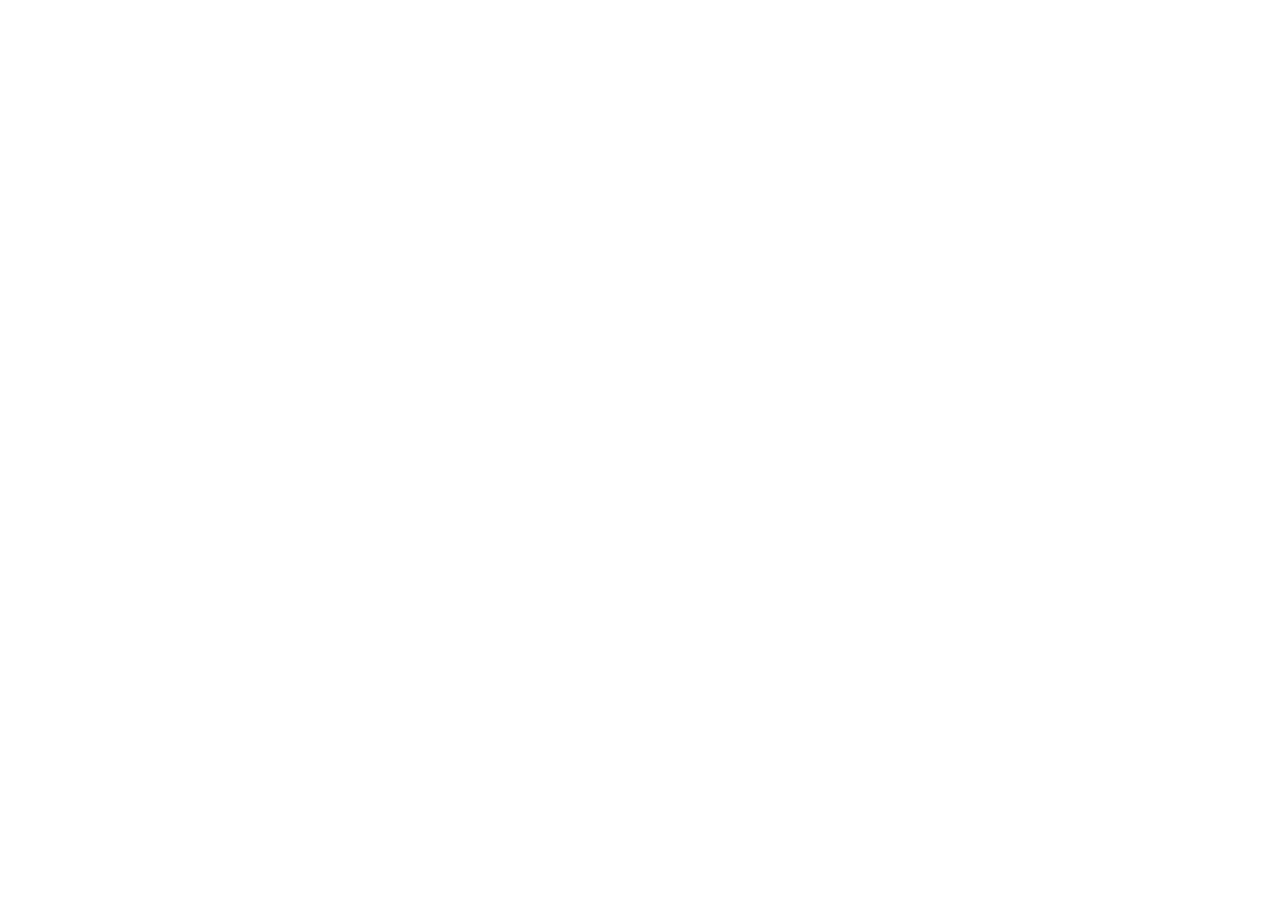
==== admin/index.html @ bb434640 "Push" ====
<!DOCTYPE html>
<html lang="ar">
<head>
  <meta charset="UTF-8" />
  <meta name="viewport" content="width=device-width, initial-scale=1.0" />
  <title>لوحة إدارة المحتوى - HFF</title>
  <link href="https://unpkg.com/decap-cms@^3.0.0/dist/decap-cms.css" rel="stylesheet" />
</head>
<body>
  <script src="https://identity.netlify.com/v1/netlify-identity-widget.js"></script>
  <script src="https://unpkg.com/decap-cms@^3.0.0/dist/decap-cms.js"></script>
</body>
</html>
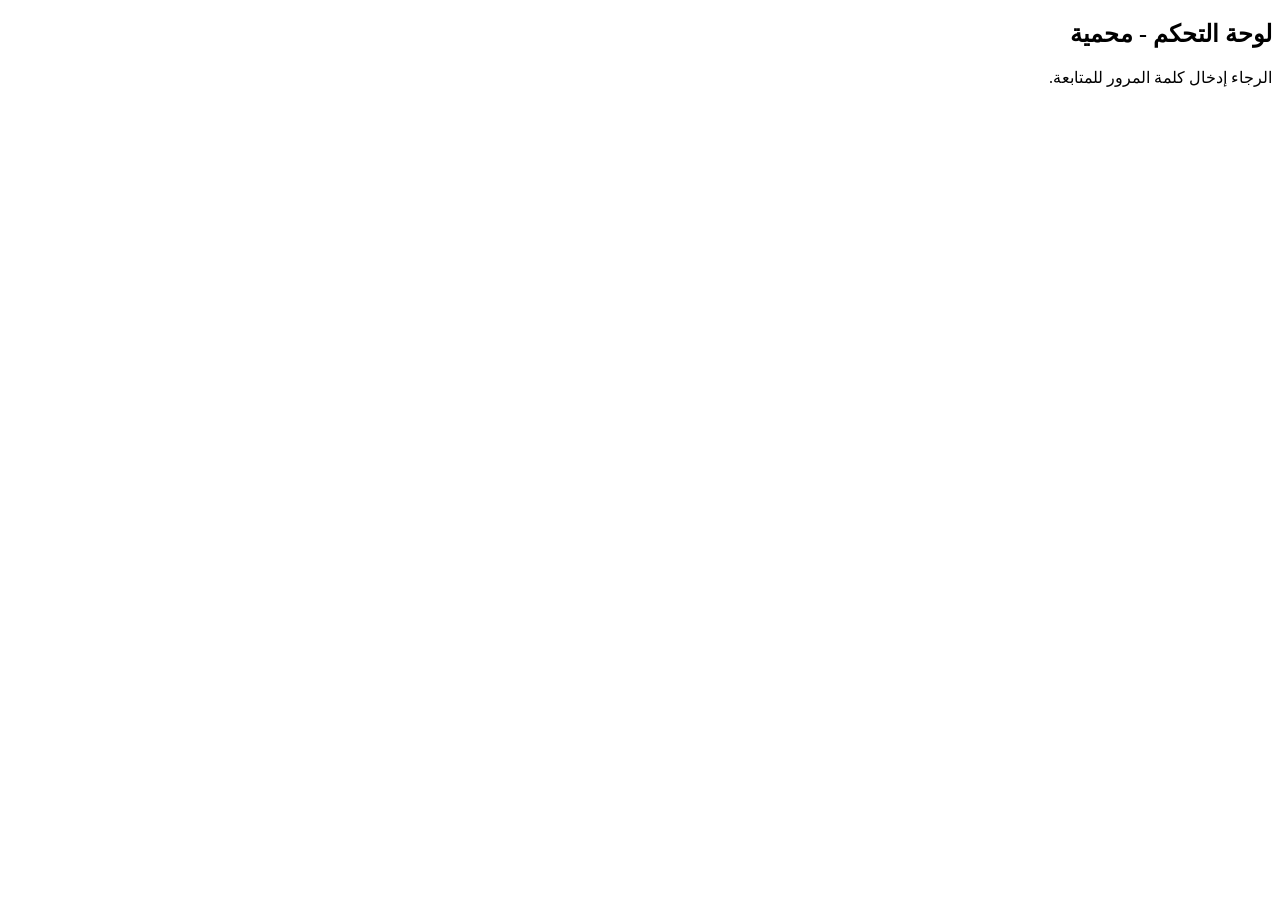
==== commit 5b49ae90: "edit" ====
--- a/admin/index.html
+++ b/admin/index.html
@@ -1,13 +1,11 @@
 <!DOCTYPE html>
-<html lang="ar">
+<html lang="ar" dir="rtl">
 <head>
-  <meta charset="UTF-8" />
-  <meta name="viewport" content="width=device-width, initial-scale=1.0" />
-  <title>لوحة إدارة المحتوى - HFF</title>
-  <link href="https://unpkg.com/decap-cms@^3.0.0/dist/decap-cms.css" rel="stylesheet" />
+<meta charset="utf-8">
+<title>Admin Login</title>
 </head>
 <body>
-  <script src="https://identity.netlify.com/v1/netlify-identity-widget.js"></script>
-  <script src="https://unpkg.com/decap-cms@^3.0.0/dist/decap-cms.js"></script>
+<h2>لوحة التحكم - محمية</h2>
+<p>الرجاء إدخال كلمة المرور للمتابعة.</p>
 </body>
-</html>
+</html>
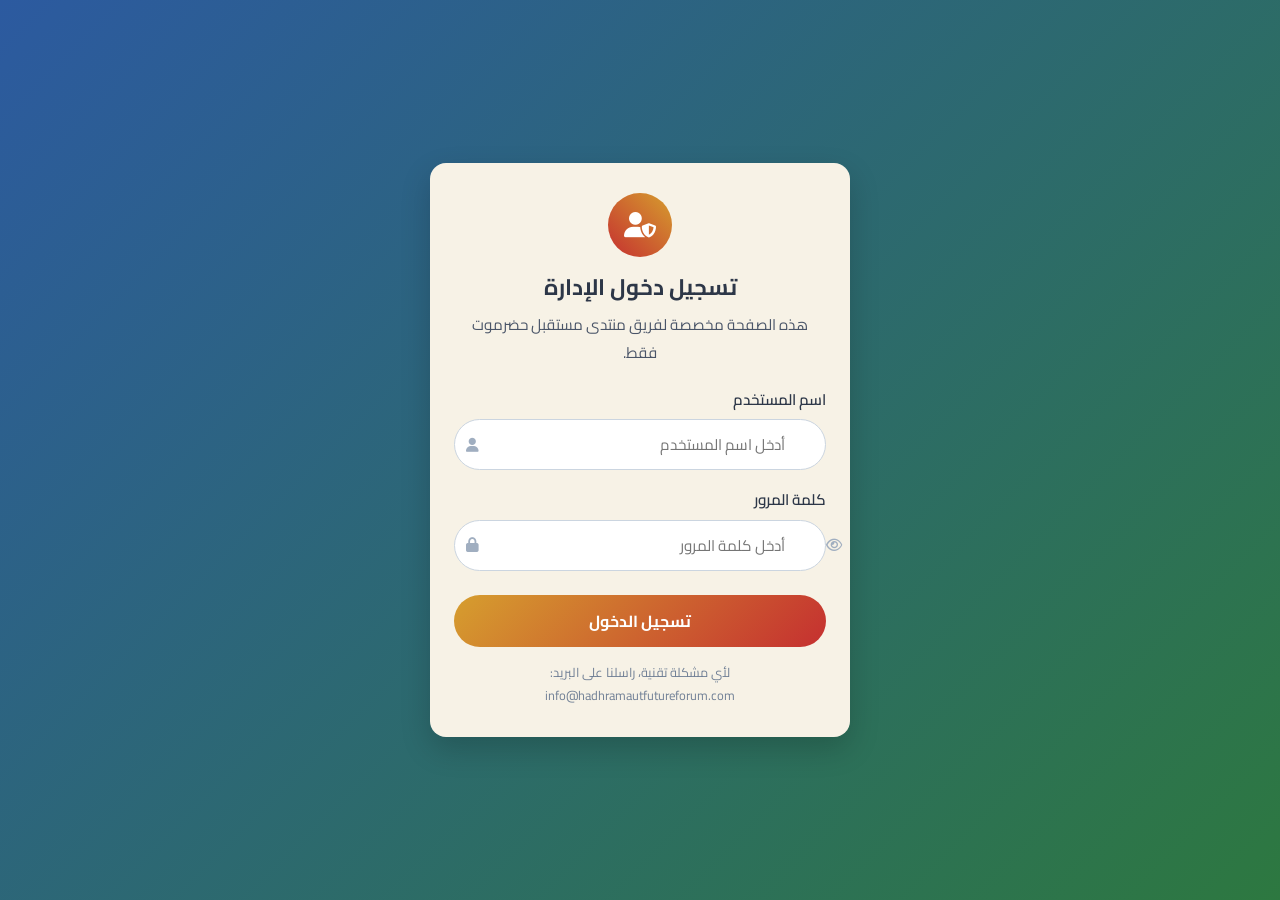
==== commit d14502ef: "ss" ====
--- a/admin/index.html
+++ b/admin/index.html
@@ -1,11 +1,250 @@
 <!DOCTYPE html>
 <html lang="ar" dir="rtl">
 <head>
-<meta charset="utf-8">
-<title>Admin Login</title>
+    <meta charset="UTF-8">
+    <title>تسجيل الدخول - لوحة إدارة منتدى مستقبل حضرموت</title>
+    <meta name="viewport" content="width=device-width, initial-scale=1.0">
+    <!-- Same fonts & icons as main site -->
+    <link rel="preconnect" href="https://fonts.googleapis.com">
+    <link rel="preconnect" href="https://fonts.gstatic.com" crossorigin>
+    <link href="https://fonts.googleapis.com/css2?family=Cairo:wght@300;400;600;700&display=swap" rel="stylesheet">
+    <link rel="stylesheet" href="https://cdnjs.cloudflare.com/ajax/libs/font-awesome/6.4.0/css/all.min.css">
+    <link rel="stylesheet" href="../css/style.css">
+    <style>
+        body {
+            background: linear-gradient(135deg, #2c5aa0 0%, #2d7840 100%);
+            min-height: 100vh;
+            display: flex;
+            align-items: stretch;
+            justify-content: center;
+        }
+
+        .admin-wrapper {
+            flex: 1;
+            display: flex;
+            align-items: center;
+            justify-content: center;
+            padding: 30px 15px;
+        }
+
+        .admin-card {
+            background-color: #f7f2e6;
+            border-radius: 16px;
+            max-width: 420px;
+            width: 100%;
+            padding: 30px 24px;
+            box-shadow: 0 12px 30px rgba(0,0,0,0.18);
+        }
+
+        .admin-card-header {
+            text-align: center;
+            margin-bottom: 20px;
+        }
+
+        .admin-logo {
+            width: 64px;
+            height: 64px;
+            border-radius: 50%;
+            background: linear-gradient(45deg, #c53030, #d69e2e);
+            display: flex;
+            align-items: center;
+            justify-content: center;
+            margin: 0 auto 10px;
+            color: #fff;
+            font-size: 1.6rem;
+        }
+
+        .admin-card-header h1 {
+            font-size: 1.4rem;
+            color: #2d3748;
+            margin-bottom: 4px;
+        }
+
+        .admin-card-header p {
+            font-size: 0.95rem;
+            color: #4a5568;
+        }
+
+        .admin-form-group {
+            margin-bottom: 16px;
+        }
+
+        .admin-form-group label {
+            display: block;
+            margin-bottom: 6px;
+            font-size: 0.95rem;
+            color: #2d3748;
+            font-weight: 600;
+        }
+
+        .admin-input-wrapper {
+            position: relative;
+        }
+
+        .admin-input-wrapper i {
+            position: absolute;
+            top: 50%;
+            left: 12px;
+            transform: translateY(-50%);
+            color: #a0aec0;
+            font-size: 0.9rem;
+        }
+
+        .admin-input {
+            width: 100%;
+            border-radius: 999px;
+            border: 1px solid #cbd5e0;
+            padding: 10px 40px 10px 14px;
+            font-size: 0.95rem;
+            outline: none;
+            transition: all 0.2s ease;
+            direction: rtl;
+        }
+
+        .admin-input:focus {
+            border-color: #2c5aa0;
+            box-shadow: 0 0 0 2px rgba(44,90,160,0.25);
+        }
+
+        .password-toggle {
+            position: absolute;
+            top: 50%;
+            right: 12px;
+            transform: translateY(-50%);
+            border: none;
+            background: transparent;
+            cursor: pointer;
+            color: #a0aec0;
+        }
+
+        .admin-btn {
+            width: 100%;
+            border-radius: 999px;
+            border: none;
+            padding: 11px 0;
+            margin-top: 8px;
+            background: linear-gradient(135deg, #d69e2e, #c53030);
+            color: #fff;
+            font-weight: 700;
+            font-size: 1rem;
+            cursor: pointer;
+            transition: all 0.2s ease;
+        }
+
+        .admin-btn:hover {
+            transform: translateY(-2px);
+            box-shadow: 0 8px 18px rgba(0,0,0,0.18);
+        }
+
+        .admin-hint {
+            margin-top: 14px;
+            font-size: 0.8rem;
+            color: #718096;
+            text-align: center;
+        }
+
+        .admin-error {
+            margin-top: 10px;
+            font-size: 0.85rem;
+            color: #c53030;
+            text-align: center;
+            display: none;
+        }
+
+        .admin-success {
+            margin-top: 10px;
+            font-size: 0.9rem;
+            color: #2f855a;
+            text-align: center;
+            display: none;
+        }
+
+        @media (max-width: 480px) {
+            .admin-card {
+                padding: 24px 18px;
+            }
+
+            .admin-card-header h1 {
+                font-size: 1.2rem;
+            }
+        }
+    </style>
 </head>
 <body>
-<h2>لوحة التحكم - محمية</h2>
-<p>الرجاء إدخال كلمة المرور للمتابعة.</p>
+    <div class="admin-wrapper">
+        <div class="admin-card">
+            <div class="admin-card-header">
+                <div class="admin-logo">
+                    <i class="fas fa-user-shield"></i>
+                </div>
+                <h1>تسجيل دخول الإدارة</h1>
+                <p>هذه الصفحة مخصصة لفريق منتدى مستقبل حضرموت فقط.</p>
+            </div>
+            <form id="admin-login-form">
+                <div class="admin-form-group">
+                    <label for="username">اسم المستخدم</label>
+                    <div class="admin-input-wrapper">
+                        <i class="fas fa-user"></i>
+                        <input id="username" type="text" class="admin-input" autocomplete="username" placeholder="أدخل اسم المستخدم">
+                    </div>
+                </div>
+                <div class="admin-form-group">
+                    <label for="password">كلمة المرور</label>
+                    <div class="admin-input-wrapper">
+                        <i class="fas fa-lock"></i>
+                        <input id="password" type="password" class="admin-input" autocomplete="current-password" placeholder="أدخل كلمة المرور">
+                        <button type="button" class="password-toggle" id="togglePassword">
+                            <i class="far fa-eye"></i>
+                        </button>
+                    </div>
+                </div>
+                <button type="submit" class="admin-btn">تسجيل الدخول</button>
+                <div class="admin-error" id="admin-error">اسم المستخدم أو كلمة المرور غير صحيحة.</div>
+                <div class="admin-success" id="admin-success">تم تسجيل الدخول بنجاح.</div>
+                <p class="admin-hint">لأي مشكلة تقنية، راسلنا على البريد: info@hadhramautfutureforum.com</p>
+            </form>
+        </div>
+    </div>
+
+    <script>
+        (function() {
+            const USERNAME = "admin";
+            const PASSWORD = "hff123";
+
+            const form = document.getElementById('admin-login-form');
+            const userInput = document.getElementById('username');
+            const passInput = document.getElementById('password');
+            const errorBox = document.getElementById('admin-error');
+            const successBox = document.getElementById('admin-success');
+            const toggleBtn = document.getElementById('togglePassword');
+
+            toggleBtn.addEventListener('click', function() {
+                const type = passInput.getAttribute('type') === 'password' ? 'text' : 'password';
+                passInput.setAttribute('type', type);
+                this.innerHTML = type === 'password'
+                    ? '<i class="far fa-eye"></i>'
+                    : '<i class="far fa-eye-slash"></i>';
+            });
+
+            form.addEventListener('submit', function(e) {
+                e.preventDefault();
+                errorBox.style.display = 'none';
+                successBox.style.display = 'none';
+
+                const u = (userInput.value || "").trim();
+                const p = (passInput.value || "").trim();
+
+                if (u === USERNAME && p === PASSWORD) {
+                    successBox.style.display = 'block';
+                    // simple redirect for now to home (can be changed to dashboard later)
+                    setTimeout(function() {
+                        window.location.href = "../index.html";
+                    }, 800);
+                } else {
+                    errorBox.style.display = 'block';
+                }
+            });
+        })();
+    </script>
 </body>
-</html>+</html>
--- a/css/style.css
+++ b/css/style.css
@@ -0,0 +1,87 @@
+
+:root{--red:#c53030;--green:#2d7840;--blue:#2c5aa0;--yellow:#d69e2e;--sand:#f7f2e6;--dark:#2d3748;}
+*{margin:0;padding:0;box-sizing:border-box;font-family:'Cairo',sans-serif;}
+html,body{height:100%;}
+body{background-color:var(--sand);color:var(--dark);line-height:1.8;}
+.container{width:100%;max-width:1200px;margin:0 auto;padding:0 20px;}
+/* Header */
+header{background:linear-gradient(135deg,var(--blue),var(--green));color:#fff;position:sticky;top:0;z-index:1000;box-shadow:0 2px 10px rgba(0,0,0,.1);}
+.header-content{display:flex;justify-content:space-between;align-items:center;padding:12px 0;}
+.brand{display:flex;gap:12px;align-items:center;text-decoration:none;color:#fff;}
+.brand-logo{width:56px;height:56px;object-fit:contain;background:#fff;border-radius:6px;padding:6px;}
+.logo-text h1{font-size:1.2rem;margin-bottom:2px;}
+.logo-text p{font-size:.9rem;opacity:.9;}
+nav ul{display:flex;list-style:none;gap:18px;flex-wrap:wrap;}
+nav a{color:#fff;text-decoration:none;font-weight:700;padding:6px 10px;border-radius:4px;transition:.3s;}
+nav a:hover{background:rgba(255,255,255,.2);}
+/* Hero */
+.hero{background:linear-gradient(rgba(44,90,160,.82),rgba(45,120,64,.82)),url('https://images.unsplash.com/photo-1580136579317-67d4b2c48d33?auto=format&fit=crop&w=1600&q=80') center/cover no-repeat;color:#fff;padding:120px 0;}
+.hero-content{max-width:820px;margin:0 auto;text-align:center;}
+.hero h2{font-size:2.8rem;margin-bottom:18px;text-shadow:1px 1px 3px rgba(0,0,0,.45);}
+.hero p{font-size:1.15rem;margin-bottom:28px;line-height:2.1;}
+.btn{display:inline-block;background:var(--yellow);color:var(--dark);padding:12px 30px;border-radius:28px;text-decoration:none;font-weight:800;transition:.25s;border:none;cursor:pointer;}
+.btn:hover{background:var(--red);color:#fff;transform:translateY(-2px);box-shadow:0 6px 12px rgba(0,0,0,.2);}
+/* Sections */
+.section-title{text-align:center;margin:50px 0 30px;position:relative;}
+.section-title h2{display:inline-block;font-size:2rem;color:var(--blue);padding-bottom:10px;border-bottom:3px solid var(--yellow);}
+.cards-container{display:grid;grid-template-columns:repeat(auto-fit,minmax(260px,1fr));gap:22px;margin-bottom:40px;}
+.card{background:#fff;border-radius:10px;padding:24px;border-top:4px solid var(--green);box-shadow:0 5px 15px rgba(0,0,0,.05);}
+.goals-grid{display:grid;grid-template-columns:repeat(auto-fit,minmax(220px,1fr));gap:20px;}
+.goal-card{background:#fff;border-radius:10px;padding:22px;text-align:center;box-shadow:0 5px 15px rgba(0,0,0,.05);}
+.goal-icon{width:64px;height:64px;border-radius:50%;display:flex;align-items:center;justify-content:center;margin:0 auto 12px;font-size:1.5rem;color:#fff;background:var(--blue);}
+.hpi-badge{display:inline-block;background:linear-gradient(135deg,var(--blue),var(--green));color:#fff;padding:10px 20px;border-radius:30px;font-weight:800;margin:20px 0;}
+.page .container{padding:20px 0;}
+/* Footer */
+footer{background:linear-gradient(135deg,var(--dark),#1a202c);color:#fff;padding:50px 0 20px;margin-top:40px;}
+.footer-content{display:grid;grid-template-columns:repeat(auto-fit,minmax(260px,1fr));gap:24px;margin-bottom:20px;}
+.footer-logo-img{width:72px;height:72px;object-fit:contain;background:#fff;border-radius:6px;margin-bottom:10px;padding:6px;}
+.footer-links ul{list-style:none;padding:0;}
+.footer-links li{margin-bottom:8px;}
+.footer-links a{color:#cbd5e0;text-decoration:none;transition:.2s;}
+.footer-links a:hover{color:var(--yellow);}
+.copyright{text-align:center;font-size:.9rem;color:#a0aec0;border-top:1px solid rgba(255,255,255,.1);padding-top:15px;}
+/* Contact form */
+.contact-form{display:grid;gap:14px;max-width:560px;margin-top:10px;}
+.contact-form label{display:grid;gap:8px;font-weight:700;}
+.contact-form input,.contact-form textarea{padding:10px 12px;border:1px solid #e2e8f0;border-radius:8px;font-size:1rem;}
+/* Responsive */
+@media(max-width:768px){
+  .hero{padding:90px 0;}
+  .hero h2{font-size:2.1rem;}
+  .hero p{font-size:1rem;}
+}
+
+
+/* Hamburger menu styles */
+.menu-toggle {
+  display: none;
+  flex-direction: column;
+  justify-content: center;
+  cursor: pointer;
+  width: 35px;
+  height: 25px;
+  gap: 5px;
+}
+.menu-toggle span {
+  display: block;
+  height: 3px;
+  width: 100%;
+  background: white;
+  border-radius: 3px;
+}
+@media (max-width: 768px) {
+  nav ul {
+    display: none;
+    flex-direction: column;
+    background: linear-gradient(135deg, var(--blue), var(--green));
+    width: 100%;
+    text-align: center;
+    padding: 10px 0;
+  }
+  nav ul.show {
+    display: flex;
+  }
+  .menu-toggle {
+    display: flex;
+  }
+}
